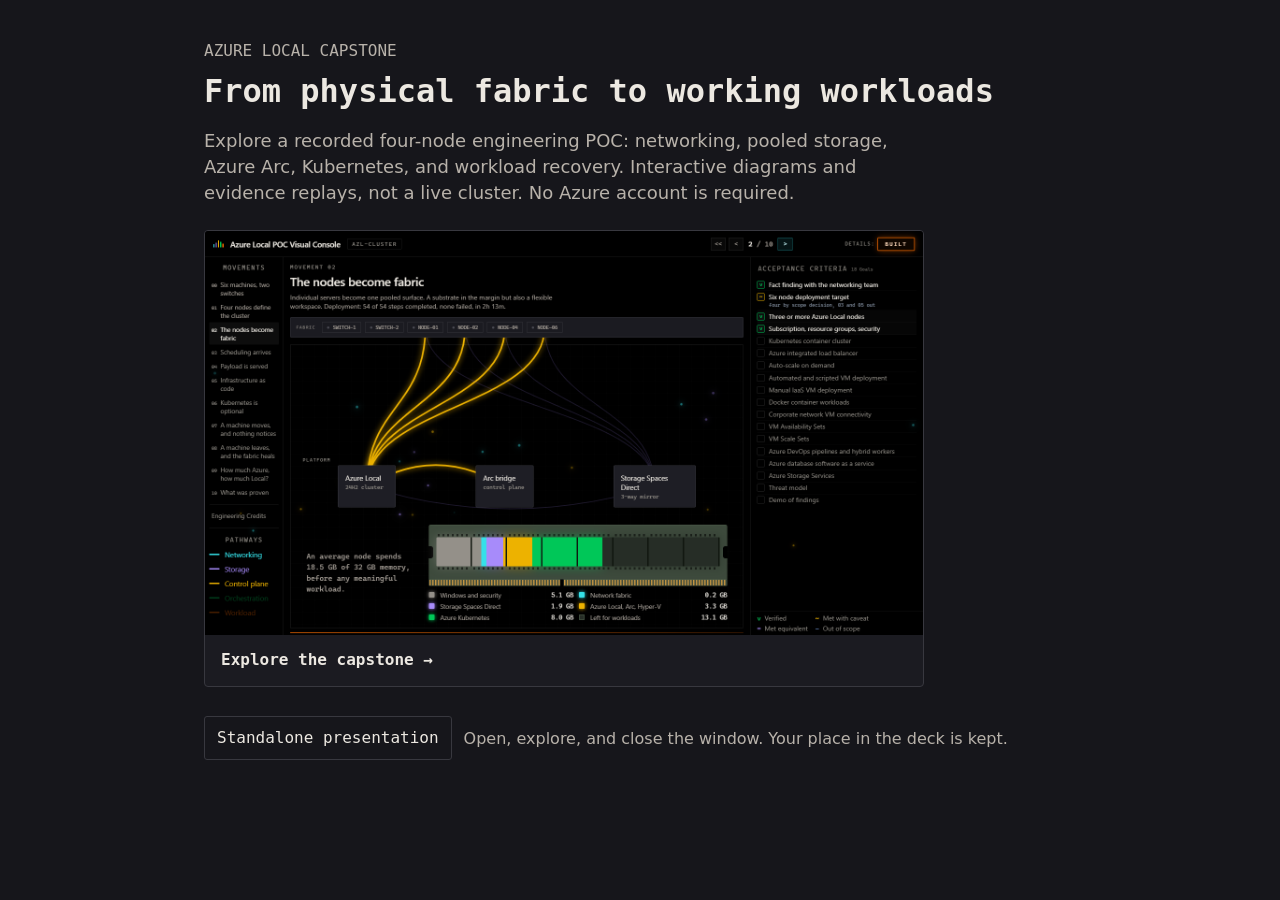
==== docs/viewer/index.html @ 906aa4d8 "Add guided viewing frame for a wider audience Co-authored-by: Copilot App <223556219+Copilot@users.n" ====
<!DOCTYPE html>
<html lang="en">
<head>
<meta charset="utf-8" />
<meta name="viewport" content="width=device-width, initial-scale=1" />
<meta name="description" content="A guided viewing window for the Azure Local capstone: recorded engineering, not a live management console." />
<title>Azure Local | Viewing window</title>
<link rel="icon" type="image/svg+xml" href="[data-uri]" />
<style>
:root {
  color-scheme: dark;
  --shell: #16161b;
  --panel: #1b1b21;
  --ink: #ece8e1;
  --soft: #b8b2aa;
  --line: #38383f;
  --work: #fe6e00;
  --focus: #35e0e8;
  --mono: ui-monospace, "Cascadia Mono", "SF Mono", Menlo, Consolas, monospace;
  --sans: ui-sans-serif, system-ui, "Segoe UI", Roboto, Helvetica, Arial, sans-serif;
}

* { box-sizing: border-box; }
html { font-size: 16px; }
body { margin: 0; color: var(--ink); background: var(--shell); font: 1rem/1.45 var(--sans); }
button, a { -webkit-tap-highlight-color: transparent; }

.preview { min-height: 100svh; max-width: 920px; margin: auto; padding: 40px 24px; }
.preview h1 { margin: 10px 0; font: 600 2rem/1.2 var(--mono); }
.description { max-width: 62ch; font-size: 1.125rem; color: var(--soft); }
.preview-card { display: block; width: min(100%, 720px); margin: 24px 0; padding: 0; border: 1px solid var(--line); border-radius: 4px; overflow: hidden; background: var(--panel); color: var(--ink); cursor: pointer; text-align: left; }
.preview-card img { display: block; width: 100%; height: auto; }
.preview-card span { display: block; padding: 14px 16px; font: 600 1rem/1.4 var(--mono); }
.preview-links { display: flex; flex-wrap: wrap; gap: 12px; align-items: center; }
.preview-links p { color: var(--soft); font-size: 1rem; }

.view-dialog { position: fixed; inset: 16px; margin: 0; padding: 0; width: calc(100vw - 32px); height: calc(100dvh - 32px); max-width: none; max-height: none; border: 0; background: var(--shell); color: var(--ink); overflow: auto; }
.view-dialog::backdrop { background: rgba(0, 0, 0, 0.82); }
.view-dialog[open] .window { animation: portal-in 180ms ease-out; }
@keyframes portal-in { from { opacity: 0; transform: scale(0.96); } to { opacity: 1; transform: none; } }
.viewer {
  min-height: 0;
  height: 100%;
  display: grid;
  grid-template-rows: auto minmax(18rem, 1fr) auto;
}
.embed .viewer { height: 100dvh; min-height: 100svh; }

.top, .bottom { padding: 12px 20px; background: var(--panel); }
.top { position: sticky; top: 0; z-index: 2; display: flex; align-items: center; justify-content: space-between; gap: 16px; border-bottom: 1px solid var(--line); }
.identity { min-width: 0; }
.identity h1 { margin: 0; font: 600 1.125rem/1.35 var(--mono); }
.identity p { margin: 3px 0 0; color: var(--soft); }
.label { color: var(--soft); font: 1rem/1.35 var(--mono); }
.identity .label { display: inline; margin-right: 12px; }
.controls { display: flex; flex-wrap: wrap; align-items: center; gap: 8px; }

.control {
  display: inline-flex;
  align-items: center;
  justify-content: center;
  min-height: 44px;
  padding: 8px 12px;
  border: 1px solid var(--line);
  border-radius: 3px;
  background: var(--shell);
  color: var(--ink);
  font: 1rem/1.35 var(--mono);
  text-decoration: none;
  cursor: pointer;
}
.control:hover { border-color: var(--soft); }
.control:disabled { cursor: not-allowed; color: var(--soft); }
.control.primary { color: var(--shell); background: var(--work); border-color: var(--work); font-weight: 600; }
.control.exit { border-color: var(--soft); font-weight: 600; }
:focus-visible { outline: 3px solid var(--focus); outline-offset: 3px; }

.window { min-width: 0; min-height: 0; display: flex; background: #000; }
iframe { width: 100%; height: 100%; min-height: 0; border: 0; background: #000; }
iframe:fullscreen { border: 0; border-radius: 0; width: 100vw; height: 100vh; }

.bottom { border-top: 1px solid var(--line); }
.hints { display: grid; grid-template-columns: 1fr 1fr 1.25fr; gap: 16px; margin: 5px 0 0; padding: 0; list-style: none; color: var(--soft); }
.hints strong { color: var(--ink); font-weight: 600; }
.footnote { display: flex; flex-wrap: wrap; justify-content: space-between; gap: 4px 20px; color: var(--soft); margin-top: 8px; }
.footnote p { margin: 0; }
kbd { color: var(--ink); font: 1rem/1.35 var(--mono); }
.feedback { margin: 8px 0 0; color: var(--ink); border-left: 3px solid var(--work); padding-left: 10px; }
[hidden] { display: none !important; }

@media (max-width: 950px) {
  .top { flex-wrap: wrap; }
  .controls { width: 100%; }
  .hints { grid-template-columns: 1fr; gap: 6px; }
  .footnote { margin-top: 10px; }
}

@media (max-width: 500px) {
  .top, .bottom { padding: 12px; }
  .identity .label { display: block; margin: 0 0 3px; }
  .control { flex: 1 1 auto; }
  .preview { padding: 24px 16px; }
  .view-dialog { inset: 8px; width: calc(100vw - 16px); height: calc(100dvh - 16px); }
}

@media (prefers-reduced-motion: reduce) {
  .view-dialog[open] .window { animation: none; }
}
</style>
</head>
<body>
<main class="preview" id="preview">
  <div class="label">AZURE LOCAL CAPSTONE</div>
  <h1>From physical fabric to working workloads</h1>
  <p class="description">Explore a recorded four-node engineering POC: networking, pooled storage, Azure Arc, Kubernetes, and workload recovery. Interactive diagrams and evidence replays, not a live cluster. No Azure account is required.</p>
  <button class="preview-card" id="openViewer" type="button" aria-haspopup="dialog" aria-controls="viewDialog" aria-label="Open the Azure Local capstone viewing window">
    <img src="../assets/screenshots/03-platform-architecture.png" width="1536" height="864" alt="Azure Local platform diagram with Arc bridge, Storage Spaces Direct, and the physical fabric" />
    <span>Explore the capstone &rarr;</span>
  </button>
  <div class="preview-links">
    <a class="control" href="../index.html">Standalone presentation</a>
    <p>Open, explore, and close the window. Your place in the deck is kept.</p>
  </div>
  <noscript><p class="description">The viewing window needs JavaScript. Use the standalone presentation link; its interactive deck also needs JavaScript.</p></noscript>
</main>
<dialog class="view-dialog" id="viewDialog" aria-labelledby="viewerTitle" aria-describedby="screenHint">
<section class="viewer" id="viewer" aria-label="Azure Local viewing window">
  <header class="top">
    <div class="identity">
      <h1 id="viewerTitle"><span class="label">VIEWING WINDOW</span>Azure Local</h1>
      <p>Recorded engineering. No live Azure connection.</p>
    </div>
    <nav class="controls" aria-label="Viewing controls">
      <a class="control primary" href="../index.html" target="_blank" rel="noopener" aria-label="Full view: open the standalone presentation in a new tab">Full view (new tab)</a>
      <button class="control" id="fullscreen" type="button" aria-describedby="screenHint">Fullscreen</button>
      <button class="control" id="focusDeck" type="button" aria-describedby="keyboardHint" disabled>Focus presentation</button>
      <button class="control exit" id="exitView" type="button">Exit view</button>
    </nav>
  </header>

  <section class="window" aria-label="Presentation">
    <iframe id="presentation" data-src="../index.html" title="Azure Local capstone: interactive recorded presentation" tabindex="0" allow="fullscreen" allowfullscreen aria-describedby="screenHint keyboardHint"></iframe>
  </section>

  <footer class="bottom" aria-label="Presentation instructions">
    <div class="label">EXPLORE THE PRESENTATION</div>
    <ul class="hints">
      <li><strong>Start:</strong> Begin; intro optional. Skip intro jumps ahead.</li>
      <li><strong>Move:</strong> Rail, previous/next, or <kbd>&larr;</kbd> <kbd>&rarr;</kbd>.</li>
      <li><strong>Evidence:</strong> BUILT toggles stops. Next opens, then advances. Close/Esc dismisses.</li>
    </ul>
    <div class="footnote">
      <p id="screenHint">Fine details? Full view/fullscreen gives more room; landscape works best. Fullscreen Esc returns.</p>
      <p id="keyboardHint"><kbd>Alt+Shift+H</kbd>: frame controls. <kbd>Esc</kbd>: close evidence first, then exit view.</p>
    </div>
    <p class="feedback" id="feedback" role="status" aria-live="polite" hidden></p>
    <noscript><p class="feedback">The viewing controls need JavaScript. Full view still opens the standalone presentation, whose interactive deck also needs JavaScript.</p></noscript>
  </footer>
</section>
</dialog>
<script>
(() => {
  'use strict';
  const frame = document.getElementById('presentation');
  const focusButton = document.getElementById('focusDeck');
  const fullscreenButton = document.getElementById('fullscreen');
  const feedback = document.getElementById('feedback');
  const preview = document.getElementById('preview');
  const dialog = document.getElementById('viewDialog');
  const viewer = document.getElementById('viewer');
  const opener = document.getElementById('openViewer');
  const exitButton = document.getElementById('exitView');
  const embedded = new URLSearchParams(location.search).get('embed') === '1';
  let ready = false;
  let visible = false;
  let pausedIntro = false;
  let restoreFocus = opener;
  let restoreScroll = { x: 0, y: 0 };
  let restoreOverflow = '';

  function notify(message) {
    feedback.textContent = message;
    feedback.hidden = false;
  }

  function synchronizeIntro() {
    if (!ready) return;
    const doc = frame.contentDocument;
    const intro = doc.getElementById('intro');
    const lamp = doc.getElementById('introState');
    if (!intro.classList.contains('on')) { pausedIntro = false; return; }
    if (!visible && !lamp.classList.contains('on')) {
      doc.dispatchEvent(new frame.contentWindow.KeyboardEvent('keydown', { key: ' ', code: 'Space', bubbles: true, cancelable: true }));
      pausedIntro = lamp.classList.contains('on');
    } else if (visible && pausedIntro) {
      if (lamp.classList.contains('on')) doc.dispatchEvent(new frame.contentWindow.KeyboardEvent('keydown', { key: ' ', code: 'Space', bubbles: true, cancelable: true }));
      pausedIntro = false;
    }
  }

  function setVisible(value) {
    visible = value;
    synchronizeIntro();
  }

  function loadPresentation() {
    if (!frame.hasAttribute('src')) frame.src = frame.dataset.src;
  }

  function openView() {
    restoreFocus = document.activeElement;
    restoreScroll = { x: scrollX, y: scrollY };
    restoreOverflow = document.body.style.overflow;
    dialog.showModal();
    document.body.style.overflow = 'hidden';
    setVisible(true);
    loadPresentation();
    exitButton.focus();
  }

  async function exitView() {
    if (document.fullscreenElement) await document.exitFullscreen();
    setVisible(false);
    if (embedded) {
      if (window.parent !== window) window.parent.postMessage({ type: 'capstone-viewer:exit' }, location.origin);
      else location.assign('./');
      return;
    }
    dialog.close();
    document.body.style.overflow = restoreOverflow;
    scrollTo(restoreScroll.x, restoreScroll.y);
    restoreFocus.focus({ preventScroll: true });
  }

  async function escapeView() {
    const built = ready && frame.contentWindow.BUILT;
    if (built && built.isOpen()) {
      built.hide();
      return;
    }
    if (document.fullscreenElement) await document.exitFullscreen();
    else await exitView();
  }

  async function handleKeys(event) {
    if (!visible) return;
    if (event.key === 'Escape') {
      event.preventDefault();
      event.stopPropagation();
      await escapeView();
      return;
    }
    if (event.altKey && event.shiftKey && !event.ctrlKey && !event.metaKey && event.key.toLowerCase() === 'h') {
      event.preventDefault();
      if (document.fullscreenElement) await document.exitFullscreen();
      focusButton.focus();
    }
  }

  function connectFrame() {
    ready = false;
    focusButton.disabled = true;
    if (!frame.hasAttribute('src')) return;
    const doc = frame.contentDocument;
    if (!doc || !doc.getElementById('gate') || !doc.getElementById('btnNext')) {
      notify('The presentation did not load. Open Full view or reload this window.');
      return;
    }
    ready = true;
    focusButton.disabled = false;
    doc.addEventListener('keydown', handleKeys, true);
    const observer = new MutationObserver(synchronizeIntro);
    for (const id of ['intro', 'introState', 'introStage']) observer.observe(doc.getElementById(id), { attributes: true, attributeFilter: ['class'] });
    synchronizeIntro();
  }

  frame.addEventListener('load', connectFrame);
  document.addEventListener('keydown', handleKeys, true);
  opener.addEventListener('click', openView);
  exitButton.addEventListener('click', exitView);
  dialog.addEventListener('cancel', event => { event.preventDefault(); escapeView(); });
  dialog.addEventListener('click', event => {
    const box = dialog.getBoundingClientRect();
    if (event.target === dialog && (event.clientX < box.left || event.clientX > box.right || event.clientY < box.top || event.clientY > box.bottom)) exitView();
  });
  window.addEventListener('message', event => {
    if (!embedded || event.origin !== location.origin || event.source !== window.parent || !event.data || typeof event.data !== 'object' || Array.isArray(event.data)) return;
    if (event.data.type === 'capstone-viewer:visibility' && Object.keys(event.data).length === 2 && typeof event.data.visible === 'boolean') setVisible(event.data.visible);
    else if (event.data.type === 'capstone-viewer:escape' && Object.keys(event.data).length === 1) escapeView();
  });

  if (embedded) {
    preview.hidden = true;
    document.documentElement.classList.add('embed');
    document.body.appendChild(viewer);
    dialog.remove();
    setVisible(true);
    loadPresentation();
  }

  focusButton.addEventListener('click', () => {
    if (!ready) {
      notify('The presentation is still loading. Try again, or open Full view.');
      return;
    }
    const document = frame.contentDocument;
    const gate = document.getElementById('gate');
    const intro = document.getElementById('intro');
    const target = document.getElementById(intro.classList.contains('on') ? 'introSkip' : gate.hidden ? 'btnNext' : 'gateGo');
    target.focus();
  });

  if (!document.fullscreenEnabled || !frame.requestFullscreen) {
    fullscreenButton.disabled = true;
    fullscreenButton.title = 'Fullscreen is unavailable here. Full view still gives an uncluttered presentation.';
  }

  fullscreenButton.addEventListener('click', async () => {
    try {
      await frame.requestFullscreen();
    } catch (error) {
      if (!(error instanceof DOMException) && !(error instanceof TypeError)) throw error;
      notify('Fullscreen did not open: ' + error.message + ' Full view is available instead.');
    }
  });

  document.addEventListener('fullscreenchange', () => {
    if (!document.fullscreenElement) fullscreenButton.focus();
  });
})();
</script>
</body>
</html>
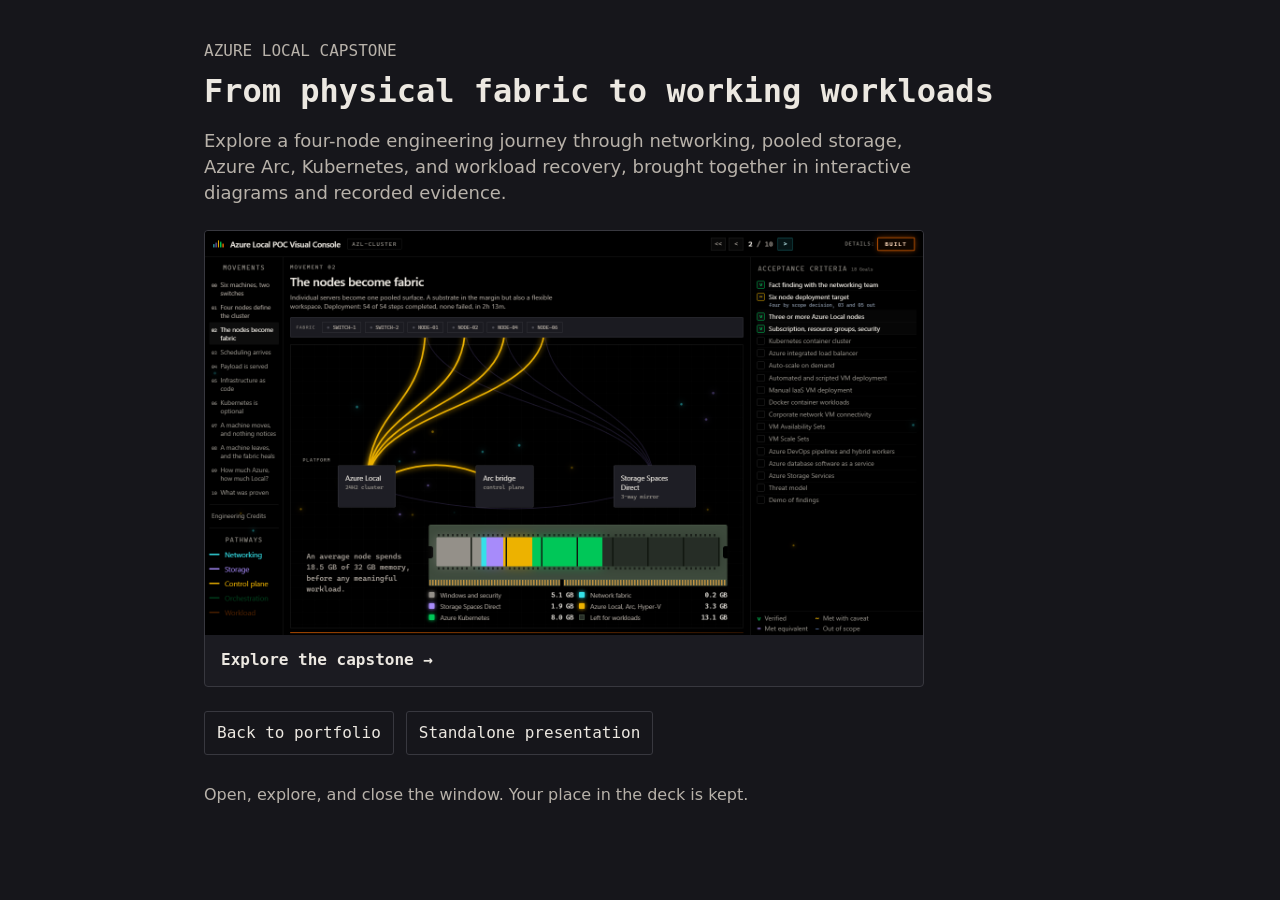
==== commit 2d2d40ce: "Keep Azure Local exploration connected to the portfolio Co-authored-by: Copilot App <223556219+Copil" ====
--- a/docs/viewer/index.html
+++ b/docs/viewer/index.html
@@ -112,12 +112,13 @@
 <main class="preview" id="preview">
   <div class="label">AZURE LOCAL CAPSTONE</div>
   <h1>From physical fabric to working workloads</h1>
-  <p class="description">Explore a recorded four-node engineering POC: networking, pooled storage, Azure Arc, Kubernetes, and workload recovery. Interactive diagrams and evidence replays, not a live cluster. No Azure account is required.</p>
+  <p class="description">Explore a four-node engineering journey through networking, pooled storage, Azure Arc, Kubernetes, and workload recovery, brought together in interactive diagrams and recorded evidence.</p>
   <button class="preview-card" id="openViewer" type="button" aria-haspopup="dialog" aria-controls="viewDialog" aria-label="Open the Azure Local capstone viewing window">
     <img src="../assets/screenshots/03-platform-architecture.png" width="1536" height="864" alt="Azure Local platform diagram with Arc bridge, Storage Spaces Direct, and the physical fabric" />
     <span>Explore the capstone &rarr;</span>
   </button>
   <div class="preview-links">
+    <a class="control" href="https://djaykurtz.github.io/#azure-local">Back to portfolio</a>
     <a class="control" href="../index.html">Standalone presentation</a>
     <p>Open, explore, and close the window. Your place in the deck is kept.</p>
   </div>
@@ -128,10 +129,11 @@
   <header class="top">
     <div class="identity">
       <h1 id="viewerTitle"><span class="label">VIEWING WINDOW</span>Azure Local</h1>
-      <p>Recorded engineering. No live Azure connection.</p>
+      <p>Explore the engineering journey.</p>
     </div>
     <nav class="controls" aria-label="Viewing controls">
-      <a class="control primary" href="../index.html" target="_blank" rel="noopener" aria-label="Full view: open the standalone presentation in a new tab">Full view (new tab)</a>
+      <a class="control primary" id="fullView" href="../index.html">Full view</a>
+      <a class="control" id="backPortfolio" href="https://djaykurtz.github.io/#azure-local">Back to portfolio</a>
       <button class="control" id="fullscreen" type="button" aria-describedby="screenHint">Fullscreen</button>
       <button class="control" id="focusDeck" type="button" aria-describedby="keyboardHint" disabled>Focus presentation</button>
       <button class="control exit" id="exitView" type="button">Exit view</button>
@@ -139,7 +141,7 @@
   </header>
 
   <section class="window" aria-label="Presentation">
-    <iframe id="presentation" data-src="../index.html" title="Azure Local capstone: interactive recorded presentation" tabindex="0" allow="fullscreen" allowfullscreen aria-describedby="screenHint keyboardHint"></iframe>
+    <iframe id="presentation" data-src="../index.html?framed=1" title="Azure Local capstone: interactive recorded presentation" tabindex="0" allow="fullscreen" allowfullscreen aria-describedby="screenHint keyboardHint"></iframe>
   </section>
 
   <footer class="bottom" aria-label="Presentation instructions">
@@ -170,6 +172,8 @@
   const viewer = document.getElementById('viewer');
   const opener = document.getElementById('openViewer');
   const exitButton = document.getElementById('exitView');
+  const backPortfolio = document.getElementById('backPortfolio');
+  const fullView = document.getElementById('fullView');
   const embedded = new URLSearchParams(location.search).get('embed') === '1';
   let ready = false;
   let visible = false;
@@ -242,8 +246,31 @@
     else await exitView();
   }
 
+  function trapTab(event) {
+    if (embedded) return;
+    const selector = 'a[href], button:not(:disabled), input:not(:disabled), select:not(:disabled), textarea:not(:disabled), [tabindex="0"]';
+    const focusable = root => Array.from(root.querySelectorAll(selector)).filter(element => element.getClientRects().length && getComputedStyle(element).visibility !== 'hidden');
+    const doc = ready && frame.contentDocument;
+    let inside = [];
+    if (doc) {
+      const intro = doc.getElementById('intro');
+      const gate = doc.getElementById('gate');
+      const scope = intro.classList.contains('on') ? intro : !gate.hidden && !gate.classList.contains('off') ? gate : doc;
+      inside = focusable(scope);
+    }
+    const targets = document.fullscreenElement === frame ? inside : focusable(viewer).flatMap(element => element === frame ? inside.length ? inside : [frame] : [element]);
+    if (!targets.length) return;
+    const current = document.activeElement === frame && doc ? doc.activeElement : document.activeElement;
+    const index = targets.indexOf(current);
+    const next = index < 0 ? event.shiftKey ? targets.length - 1 : 0 : (index + (event.shiftKey ? -1 : 1) + targets.length) % targets.length;
+    event.preventDefault();
+    event.stopPropagation();
+    targets[next].focus();
+  }
+
   async function handleKeys(event) {
     if (!visible) return;
+    if (event.key === 'Tab') { trapTab(event); return; }
     if (event.key === 'Escape') {
       event.preventDefault();
       event.stopPropagation();
@@ -296,6 +323,15 @@
     dialog.remove();
     setVisible(true);
     loadPresentation();
+    fullView.target = '_top';
+    backPortfolio.addEventListener('click', event => {
+      if (window.parent !== window) {
+        event.preventDefault();
+        exitView();
+      } else {
+        backPortfolio.target = '_top';
+      }
+    });
   }
 
   focusButton.addEventListener('click', () => {
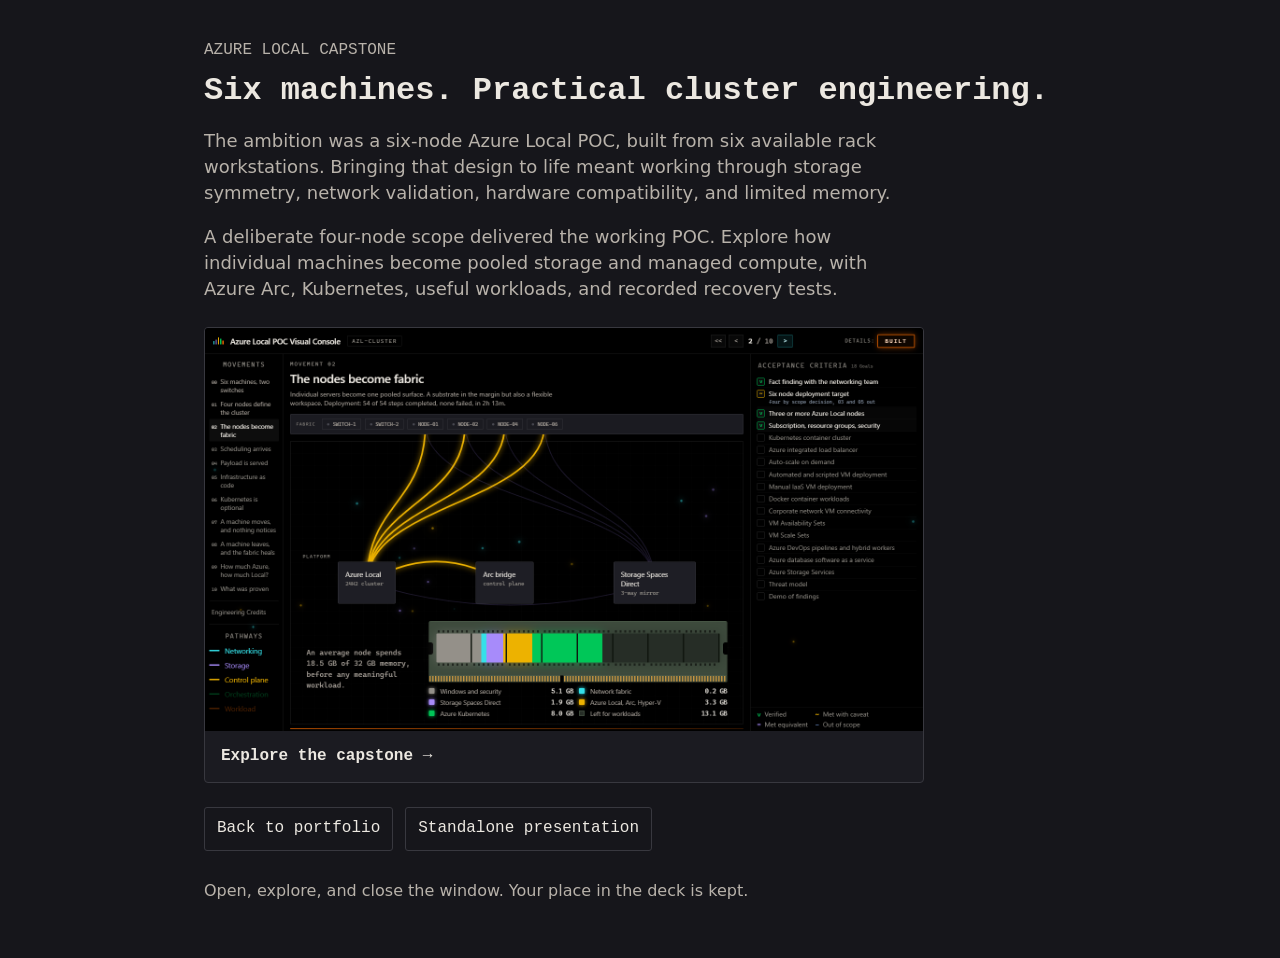
==== commit 13a5f447: "Tell the resource-aware Azure Local engineering story Co-authored-by: Copilot App <223556219+Copilot" ====
--- a/docs/viewer/index.html
+++ b/docs/viewer/index.html
@@ -111,8 +111,9 @@
 <body>
 <main class="preview" id="preview">
   <div class="label">AZURE LOCAL CAPSTONE</div>
-  <h1>From physical fabric to working workloads</h1>
-  <p class="description">Explore a four-node engineering journey through networking, pooled storage, Azure Arc, Kubernetes, and workload recovery, brought together in interactive diagrams and recorded evidence.</p>
+  <h1>Six machines. Practical cluster engineering.</h1>
+  <p class="description">The ambition was a six-node Azure Local POC, built from six available rack workstations. Bringing that design to life meant working through storage symmetry, network validation, hardware compatibility, and limited memory.</p>
+  <p class="description">A deliberate four-node scope delivered the working POC. Explore how individual machines become pooled storage and managed compute, with Azure Arc, Kubernetes, useful workloads, and recorded recovery tests.</p>
   <button class="preview-card" id="openViewer" type="button" aria-haspopup="dialog" aria-controls="viewDialog" aria-label="Open the Azure Local capstone viewing window">
     <img src="../assets/screenshots/03-platform-architecture.png" width="1536" height="864" alt="Azure Local platform diagram with Arc bridge, Storage Spaces Direct, and the physical fabric" />
     <span>Explore the capstone &rarr;</span>
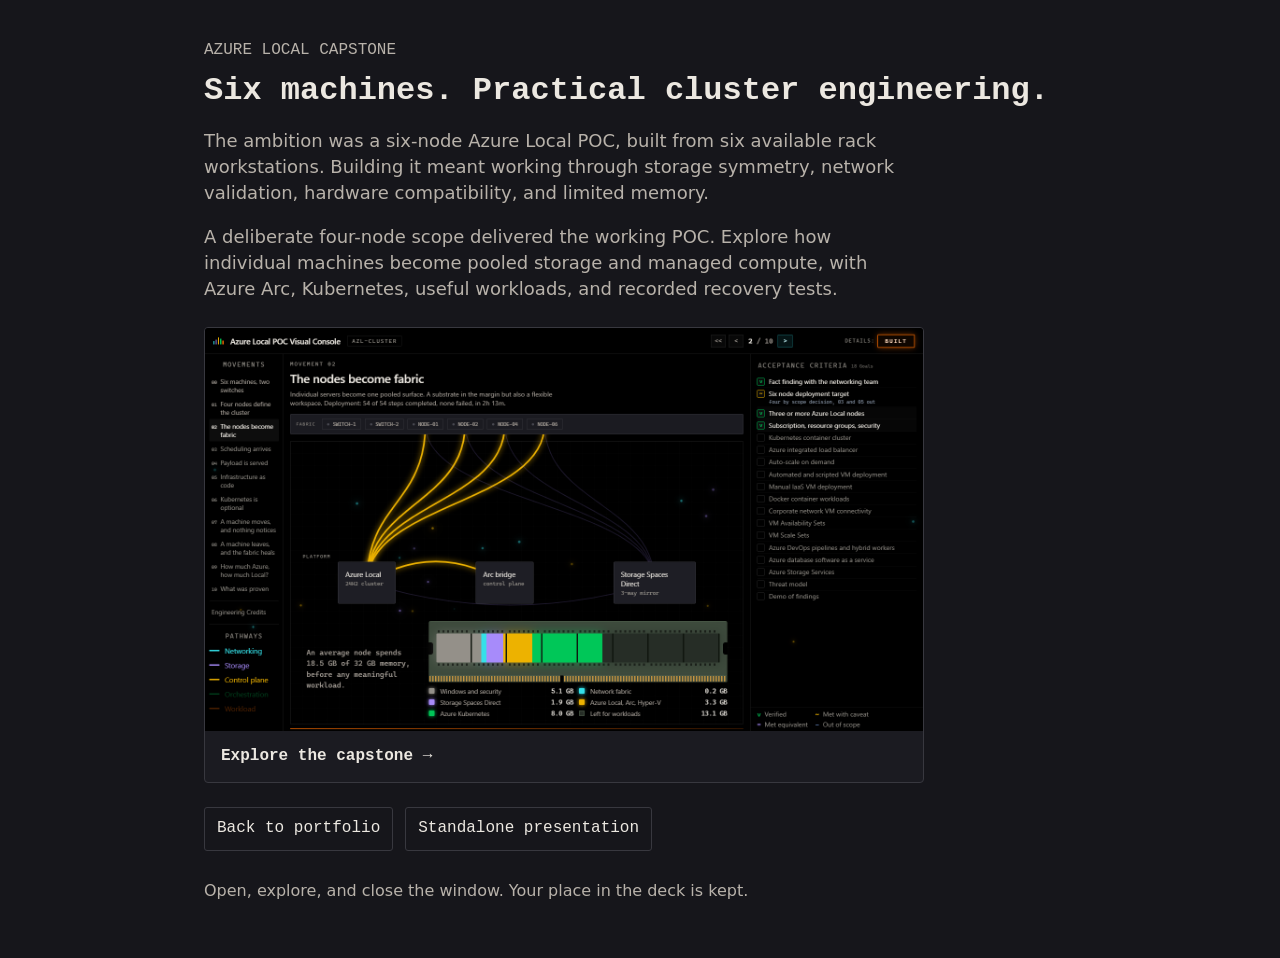
==== commit 843827d8: "Tighten the Azure Local overview" ====
--- a/docs/viewer/index.html
+++ b/docs/viewer/index.html
@@ -112,7 +112,7 @@
 <main class="preview" id="preview">
   <div class="label">AZURE LOCAL CAPSTONE</div>
   <h1>Six machines. Practical cluster engineering.</h1>
-  <p class="description">The ambition was a six-node Azure Local POC, built from six available rack workstations. Bringing that design to life meant working through storage symmetry, network validation, hardware compatibility, and limited memory.</p>
+  <p class="description">The ambition was a six-node Azure Local POC, built from six available rack workstations. Building it meant working through storage symmetry, network validation, hardware compatibility, and limited memory.</p>
   <p class="description">A deliberate four-node scope delivered the working POC. Explore how individual machines become pooled storage and managed compute, with Azure Arc, Kubernetes, useful workloads, and recorded recovery tests.</p>
   <button class="preview-card" id="openViewer" type="button" aria-haspopup="dialog" aria-controls="viewDialog" aria-label="Open the Azure Local capstone viewing window">
     <img src="../assets/screenshots/03-platform-architecture.png" width="1536" height="864" alt="Azure Local platform diagram with Arc bridge, Storage Spaces Direct, and the physical fabric" />
@@ -130,7 +130,7 @@
   <header class="top">
     <div class="identity">
       <h1 id="viewerTitle"><span class="label">VIEWING WINDOW</span>Azure Local</h1>
-      <p>Explore the engineering journey.</p>
+      <p>Explore how it was built.</p>
     </div>
     <nav class="controls" aria-label="Viewing controls">
       <a class="control primary" id="fullView" href="../index.html">Full view</a>
